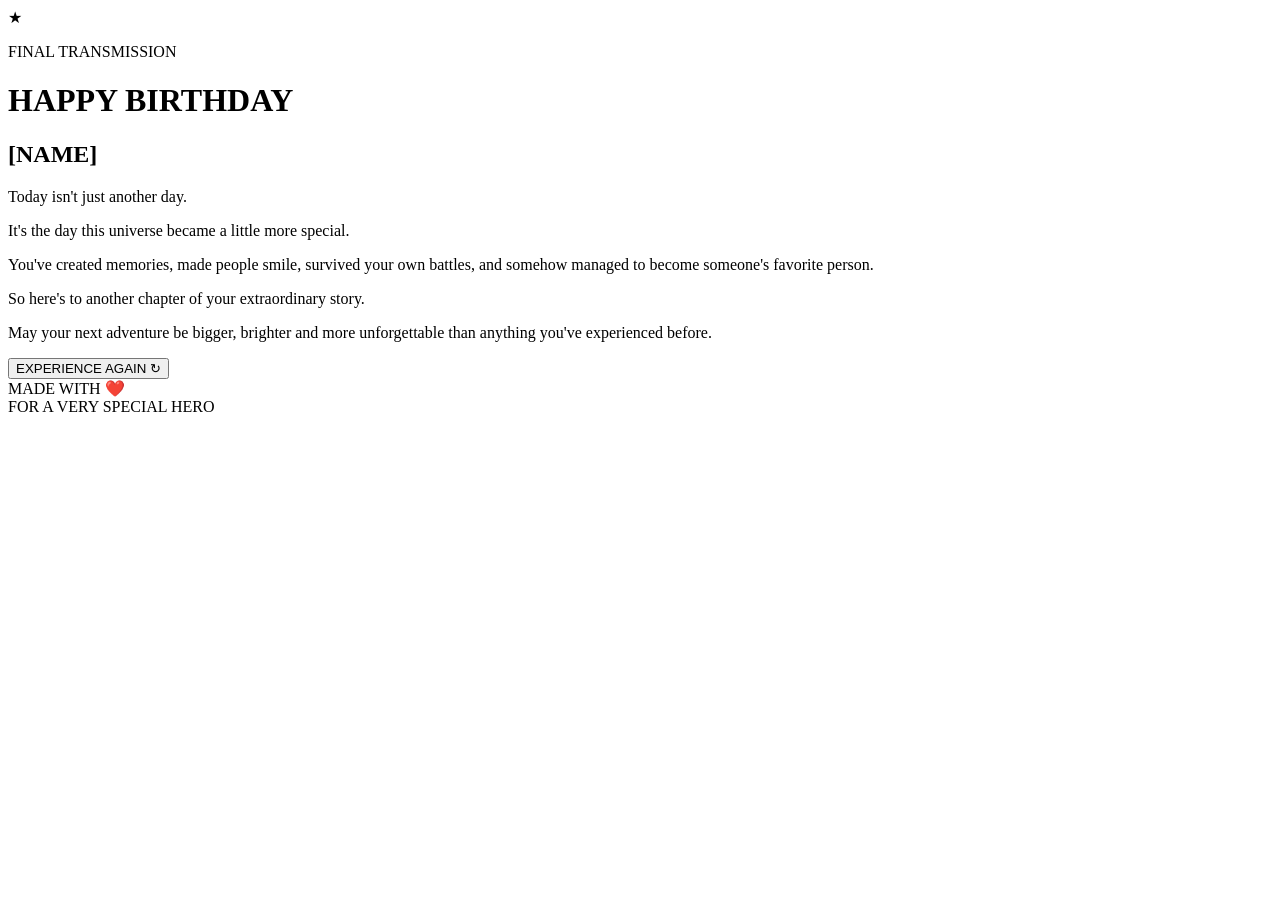
==== birthday.html @ a8d58053 "Create birthday.html" ====
<!DOCTYPE html>
<html lang="en">

<head>

    <meta charset="UTF-8">

    <meta name="viewport"
          content="width=device-width, initial-scale=1.0">

    <title>Happy Birthday Hero</title>

    <link rel="stylesheet" href="css/style.css">

    <link rel="preconnect"
          href="https://fonts.googleapis.com">

    <link rel="preconnect"
          href="https://fonts.gstatic.com"
          crossorigin>

    <link href="https://fonts.googleapis.com/css2?family=Orbitron:wght@400;500;600;700;800;900&display=swap"
          rel="stylesheet">

</head>


<body class="birthday-page">

    <div id="stars"></div>

    <div class="confetti-container"></div>


    <main class="birthday-container">

        <div class="birthday-core">

            <div class="core-glow"></div>

            <div class="core-symbol">
                ★
            </div>

        </div>


        <p class="final-label">
            FINAL TRANSMISSION
        </p>


        <h1 class="birthday-title">

            HAPPY

            <span>BIRTHDAY</span>

        </h1>


        <h2 class="birthday-name">
            [NAME]
        </h2>


        <div class="message-box">

            <p>
                Today isn't just another day.
            </p>

            <p>
                It's the day this universe
                became a little more special.
            </p>

            <p>
                You've created memories,
                made people smile,
                survived your own battles,
                and somehow managed to become
                someone's favorite person.
            </p>

            <p class="highlight">
                So here's to another chapter
                of your extraordinary story.
            </p>

            <p>
                May your next adventure be bigger,
                brighter and more unforgettable
                than anything you've experienced before.
            </p>

        </div>


        <button class="hero-button restart-button"
                onclick="restartExperience()">

            EXPERIENCE AGAIN

            <span>↻</span>

        </button>


        <div class="final-credit">

            MADE WITH ❤️
            <br>
            FOR A VERY SPECIAL HERO

        </div>

    </main>


    <script src="js/script.js"></script>

</body>
</html>
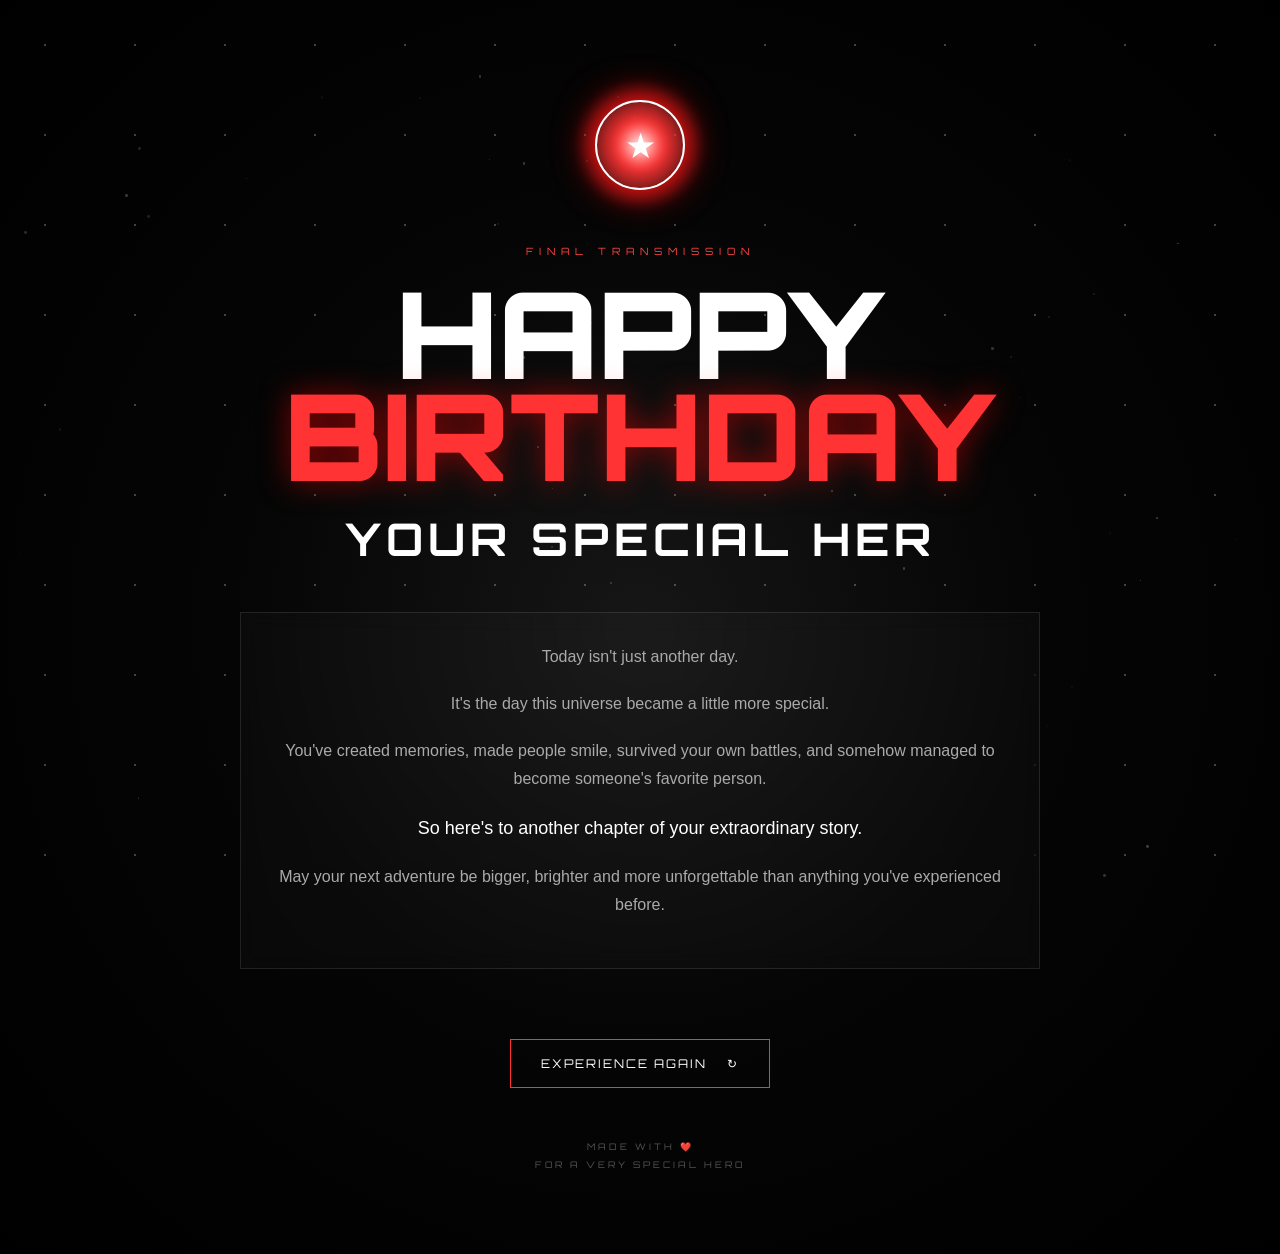
==== commit 47ee7ee7: "Update birthday.html" ====
--- a/birthday.html
+++ b/birthday.html
@@ -10,7 +10,7 @@
 
     <title>Happy Birthday Hero</title>
 
-    <link rel="stylesheet" href="css/style.css">
+    <link rel="stylesheet" href="style.css">
 
     <link rel="preconnect"
           href="https://fonts.googleapis.com">
@@ -118,7 +118,7 @@
     </main>
 
 
-    <script src="js/script.js"></script>
+    <script src="script.js"></script>
 
 </body>
 </html>
--- a/style.css
+++ b/style.css
@@ -0,0 +1,1220 @@
+* {
+    margin: 0;
+    padding: 0;
+    box-sizing: border-box;
+}
+
+
+html {
+    scroll-behavior: smooth;
+}
+
+
+body {
+    min-height: 100vh;
+
+    background:
+        radial-gradient(
+            circle at center,
+            #161616 0%,
+            #050505 45%,
+            #000 100%
+        );
+
+    color: white;
+
+    font-family: "Orbitron", sans-serif;
+
+    overflow-x: hidden;
+}
+
+
+/* =========================
+   STAR FIELD
+========================= */
+
+#stars {
+    position: fixed;
+
+    inset: 0;
+
+    pointer-events: none;
+
+    z-index: 0;
+
+    background-image:
+        radial-gradient(
+            white 1px,
+            transparent 1px
+        );
+
+    background-size: 90px 90px;
+
+    opacity: 0.25;
+
+    animation: starMove 30s linear infinite;
+}
+
+
+@keyframes starMove {
+
+    from {
+        background-position:
+            0 0;
+    }
+
+    to {
+        background-position:
+            500px 500px;
+    }
+
+}
+
+
+/* =========================
+   COSMIC GLOW
+========================= */
+
+.cosmic-glow {
+
+    position: fixed;
+
+    width: 700px;
+    height: 700px;
+
+    left: 50%;
+    top: 50%;
+
+    transform:
+        translate(-50%, -50%);
+
+    border-radius: 50%;
+
+    background:
+        radial-gradient(
+            circle,
+            rgba(255, 40, 40, 0.15),
+            transparent 65%
+        );
+
+    filter: blur(30px);
+
+    animation: pulseGlow 4s ease-in-out infinite;
+
+}
+
+
+@keyframes pulseGlow {
+
+    0%,
+    100% {
+        transform:
+            translate(-50%, -50%)
+            scale(0.9);
+    }
+
+    50% {
+        transform:
+            translate(-50%, -50%)
+            scale(1.15);
+    }
+
+}
+
+
+/* =========================
+   INTRO PAGE
+========================= */
+
+.intro-page {
+
+    display: flex;
+
+    align-items: center;
+
+    justify-content: center;
+
+    text-align: center;
+
+}
+
+
+.intro-container {
+
+    position: relative;
+
+    z-index: 5;
+
+    width: min(900px, 90%);
+
+    padding: 50px 20px;
+
+}
+
+
+.small-title {
+
+    font-size: 11px;
+
+    letter-spacing: 6px;
+
+    opacity: 0.65;
+
+    margin-bottom: 25px;
+
+    animation: fadeIn 2s ease forwards;
+
+}
+
+
+.intro-container h1 {
+
+    font-size:
+        clamp(40px, 8vw, 100px);
+
+    line-height: 0.95;
+
+    font-weight: 900;
+
+    letter-spacing: -3px;
+
+    text-shadow:
+        0 0 20px rgba(255, 255, 255, 0.15);
+
+    animation:
+        cinematicTitle 1.5s ease forwards;
+
+}
+
+
+.intro-container h1 span {
+
+    display: block;
+
+    color: #ff3333;
+
+    text-shadow:
+        0 0 10px #ff3333,
+        0 0 30px rgba(255, 0, 0, 0.5);
+
+}
+
+
+.intro-text {
+
+    margin: 35px auto;
+
+    max-width: 550px;
+
+    font-family: Arial, sans-serif;
+
+    font-size: 17px;
+
+    line-height: 1.7;
+
+    color: #aaa;
+
+}
+
+
+.hero-button {
+
+    position: relative;
+
+    margin-top: 25px;
+
+    padding: 16px 30px;
+
+    background: transparent;
+
+    color: white;
+
+    border: 1px solid #ff3333;
+
+    font-family: "Orbitron", sans-serif;
+
+    font-size: 12px;
+
+    letter-spacing: 2px;
+
+    cursor: pointer;
+
+    overflow: hidden;
+
+    transition: 0.4s;
+
+}
+
+
+.hero-button::before {
+
+    content: "";
+
+    position: absolute;
+
+    inset: 0;
+
+    background: #ff3333;
+
+    transform:
+        translateX(-101%);
+
+    transition: 0.4s;
+
+    z-index: -1;
+
+}
+
+
+.hero-button:hover::before {
+
+    transform:
+        translateX(0);
+
+}
+
+
+.hero-button:hover {
+
+    box-shadow:
+        0 0 30px rgba(255, 0, 0, 0.5);
+
+    transform:
+        translateY(-3px);
+
+}
+
+
+.hero-button span {
+
+    margin-left: 15px;
+
+}
+
+
+/* =========================
+   ENERGY CORE
+========================= */
+
+.core {
+
+    position: relative;
+
+    width: 100px;
+    height: 100px;
+
+    margin:
+        0 auto 40px;
+
+    border-radius: 50%;
+
+    display: flex;
+
+    align-items: center;
+
+    justify-content: center;
+
+    background:
+        radial-gradient(
+            circle,
+            white 0%,
+            #7ee8ff 15%,
+            #008cff 35%,
+            transparent 70%
+        );
+
+    box-shadow:
+        0 0 25px #008cff,
+        0 0 70px #008cff,
+        0 0 120px rgba(0, 140, 255, 0.5);
+
+    animation:
+        corePulse 2s infinite ease-in-out;
+
+}
+
+
+.core-inner {
+
+    width: 35px;
+
+    height: 35px;
+
+    border-radius: 50%;
+
+    background: white;
+
+    box-shadow:
+        0 0 30px white;
+
+}
+
+
+@keyframes corePulse {
+
+    0%,
+    100% {
+        transform: scale(1);
+    }
+
+    50% {
+        transform: scale(1.15);
+    }
+
+}
+
+
+/* =========================
+   ENERGY RINGS
+========================= */
+
+.energy-ring {
+
+    position: absolute;
+
+    left: 50%;
+    top: 125px;
+
+    width: 150px;
+    height: 150px;
+
+    border: 1px solid rgba(0, 160, 255, 0.5);
+
+    border-radius: 50%;
+
+    transform:
+        translate(-50%, -50%);
+
+}
+
+
+.ring-one {
+
+    animation:
+        rotateRing 8s linear infinite;
+
+}
+
+
+.ring-two {
+
+    width: 190px;
+    height: 190px;
+
+    border-color:
+        rgba(255, 50, 50, 0.4);
+
+    animation:
+        rotateRingReverse 10s linear infinite;
+
+}
+
+
+.ring-three {
+
+    width: 240px;
+    height: 240px;
+
+    border-color:
+        rgba(255,255,255,0.15);
+
+    animation:
+        rotateRing 15s linear infinite;
+
+}
+
+
+@keyframes rotateRing {
+
+    from {
+        transform:
+            translate(-50%, -50%)
+            rotate(0deg);
+    }
+
+    to {
+        transform:
+            translate(-50%, -50%)
+            rotate(360deg);
+    }
+
+}
+
+
+@keyframes rotateRingReverse {
+
+    from {
+        transform:
+            translate(-50%, -50%)
+            rotate(360deg);
+    }
+
+    to {
+        transform:
+            translate(-50%, -50%)
+            rotate(0deg);
+    }
+
+}
+
+
+/* =========================
+   HERO PAGE
+========================= */
+
+.hero-page {
+
+    padding-bottom: 100px;
+
+}
+
+
+.top-bar {
+
+    position: relative;
+
+    z-index: 10;
+
+    display: flex;
+
+    justify-content: space-between;
+
+    padding: 25px 6%;
+
+    border-bottom:
+        1px solid rgba(255,255,255,0.08);
+
+    font-size: 11px;
+
+    letter-spacing: 2px;
+
+}
+
+
+.status {
+
+    color: #45ff9a;
+
+}
+
+
+.hero-section {
+
+    position: relative;
+
+    z-index: 5;
+
+    max-width: 1200px;
+
+    margin: auto;
+
+    padding: 80px 30px;
+
+}
+
+
+.hero-heading {
+
+    margin-bottom: 60px;
+
+}
+
+
+.classified {
+
+    color: #ff3333;
+
+    font-size: 11px;
+
+    letter-spacing: 5px;
+
+}
+
+
+.hero-heading h1 {
+
+    margin-top: 15px;
+
+    font-size:
+        clamp(45px, 7vw, 85px);
+
+    line-height: 0.9;
+
+}
+
+
+.hero-heading h1 span {
+
+    display: block;
+
+    color: transparent;
+
+    -webkit-text-stroke:
+        1px rgba(255,255,255,0.5);
+
+}
+
+
+.heading-line {
+
+    width: 120px;
+
+    height: 3px;
+
+    margin-top: 25px;
+
+    background: #ff3333;
+
+    box-shadow:
+        0 0 20px red;
+
+}
+
+
+/* =========================
+   HERO CARD
+========================= */
+
+.hero-card {
+
+    display: grid;
+
+    grid-template-columns:
+        0.8fr 1.2fr;
+
+    gap: 70px;
+
+    align-items: center;
+
+}
+
+
+.hero-photo-container {
+
+    position: relative;
+
+    height: 500px;
+
+}
+
+
+.hero-photo {
+
+    position: absolute;
+
+    inset: 30px;
+
+    overflow: hidden;
+
+    border:
+        1px solid rgba(255,255,255,0.25);
+
+    background: #111;
+
+}
+
+
+.hero-photo img {
+
+    width: 100%;
+
+    height: 100%;
+
+    object-fit: cover;
+
+    filter:
+        grayscale(100%)
+        contrast(1.2);
+
+    transition: 1s;
+
+}
+
+
+.hero-photo:hover img {
+
+    filter:
+        grayscale(0%)
+        contrast(1);
+
+    transform: scale(1.05);
+
+}
+
+
+.photo-overlay {
+
+    position: absolute;
+
+    inset: 0;
+
+    background:
+        linear-gradient(
+            180deg,
+            transparent 50%,
+            rgba(0,0,0,0.8)
+        );
+
+}
+
+
+.photo-ring {
+
+    position: absolute;
+
+    inset: 0;
+
+    border:
+        1px solid rgba(255, 50, 50, 0.5);
+
+    animation:
+        rotateRing 12s linear infinite;
+
+}
+
+
+.target {
+
+    position: absolute;
+
+    bottom: 10px;
+
+    left: 50%;
+
+    transform:
+        translateX(-50%);
+
+    padding: 8px 15px;
+
+    background: #ff3333;
+
+    font-size: 9px;
+
+    letter-spacing: 2px;
+
+}
+
+
+/* =========================
+   HERO INFORMATION
+========================= */
+
+.label {
+
+    font-size: 10px;
+
+    letter-spacing: 4px;
+
+    color: #888;
+
+}
+
+
+.hero-info h2 {
+
+    margin:
+        10px 0 20px;
+
+    font-size:
+        clamp(35px, 5vw, 65px);
+
+    color: #ff3333;
+
+    text-shadow:
+        0 0 20px rgba(255,0,0,0.4);
+
+}
+
+
+.hero-description {
+
+    max-width: 600px;
+
+    font-family: Arial, sans-serif;
+
+    line-height: 1.8;
+
+    color: #aaa;
+
+    margin-bottom: 30px;
+
+}
+
+
+.power-grid {
+
+    display: grid;
+
+    grid-template-columns:
+        1fr 1fr;
+
+    gap: 12px;
+
+}
+
+
+.power-card {
+
+    padding: 20px;
+
+    background:
+        rgba(255,255,255,0.025);
+
+    border:
+        1px solid rgba(255,255,255,0.08);
+
+    transition: 0.4s;
+
+}
+
+
+.power-card:hover {
+
+    border-color:
+        rgba(255,50,50,0.6);
+
+    transform:
+        translateY(-5px);
+
+    box-shadow:
+        0 10px 40px rgba(255,0,0,0.1);
+
+}
+
+
+.power-card span {
+
+    color: #ff3333;
+
+    font-size: 10px;
+
+}
+
+
+.power-card h3 {
+
+    margin:
+        10px 0;
+
+    font-size: 14px;
+
+}
+
+
+.power-card p {
+
+    font-family: Arial, sans-serif;
+
+    color: #777;
+
+    font-size: 13px;
+
+    line-height: 1.5;
+
+}
+
+
+/* =========================
+   BIRTHDAY PAGE
+========================= */
+
+.birthday-page {
+
+    display: flex;
+
+    justify-content: center;
+
+    align-items: center;
+
+    text-align: center;
+
+    padding: 80px 20px;
+
+}
+
+
+.birthday-container {
+
+    position: relative;
+
+    z-index: 5;
+
+    max-width: 800px;
+
+}
+
+
+.birthday-core {
+
+    position: relative;
+
+    width: 130px;
+
+    height: 130px;
+
+    margin: auto;
+
+}
+
+
+.core-glow {
+
+    position: absolute;
+
+    inset: 0;
+
+    border-radius: 50%;
+
+    background:
+        radial-gradient(
+            circle,
+            white,
+            #ff3333 25%,
+            transparent 70%
+        );
+
+    filter: blur(5px);
+
+    animation:
+        corePulse 1.5s infinite;
+
+}
+
+
+.core-symbol {
+
+    position: absolute;
+
+    inset: 20px;
+
+    display: flex;
+
+    align-items: center;
+
+    justify-content: center;
+
+    border-radius: 50%;
+
+    border:
+        2px solid white;
+
+    font-size: 35px;
+
+    box-shadow:
+        0 0 40px red;
+
+}
+
+
+.final-label {
+
+    margin-top: 35px;
+
+    font-size: 10px;
+
+    letter-spacing: 6px;
+
+    color: #ff4444;
+
+}
+
+
+.birthday-title {
+
+    margin-top: 25px;
+
+    font-size:
+        clamp(55px, 12vw, 120px);
+
+    line-height: 0.85;
+
+    font-weight: 900;
+
+}
+
+
+.birthday-title span {
+
+    display: block;
+
+    color: #ff3333;
+
+    text-shadow:
+        0 0 30px rgba(255,0,0,0.5);
+
+}
+
+
+.birthday-name {
+
+    margin-top: 25px;
+
+    font-size:
+        clamp(22px, 5vw, 45px);
+
+    letter-spacing: 5px;
+
+}
+
+
+.message-box {
+
+    margin:
+        45px auto;
+
+    padding: 30px;
+
+    border:
+        1px solid rgba(255,255,255,0.1);
+
+    background:
+        rgba(255,255,255,0.025);
+
+    backdrop-filter: blur(10px);
+
+}
+
+
+.message-box p {
+
+    font-family: Arial, sans-serif;
+
+    color: #aaa;
+
+    line-height: 1.8;
+
+    margin-bottom: 18px;
+
+}
+
+
+.message-box .highlight {
+
+    color: white;
+
+    font-size: 18px;
+
+}
+
+
+.final-credit {
+
+    margin-top: 50px;
+
+    color: #555;
+
+    font-size: 9px;
+
+    letter-spacing: 3px;
+
+    line-height: 2;
+
+}
+
+
+/* =========================
+   CONFETTI
+========================= */
+
+.confetti {
+
+    position: fixed;
+
+    top: -20px;
+
+    width: 7px;
+
+    height: 15px;
+
+    background: white;
+
+    animation:
+        fall linear forwards;
+
+    z-index: 20;
+
+}
+
+
+@keyframes fall {
+
+    to {
+
+        transform:
+            translateY(110vh)
+            rotate(720deg);
+
+        opacity: 0;
+
+    }
+
+}
+
+
+/* =========================
+   ANIMATIONS
+========================= */
+
+@keyframes fadeIn {
+
+    from {
+        opacity: 0;
+    }
+
+    to {
+        opacity: 1;
+    }
+
+}
+
+
+@keyframes cinematicTitle {
+
+    from {
+
+        opacity: 0;
+
+        transform:
+            scale(0.7)
+            translateY(40px);
+
+        filter: blur(10px);
+
+    }
+
+    to {
+
+        opacity: 1;
+
+        transform:
+            scale(1)
+            translateY(0);
+
+        filter: blur(0);
+
+    }
+
+}
+
+
+/* =========================
+   SCAN LINE
+========================= */
+
+.scan-line {
+
+    position: fixed;
+
+    left: 0;
+
+    top: -10%;
+
+    width: 100%;
+
+    height: 2px;
+
+    background:
+        rgba(255,255,255,0.2);
+
+    box-shadow:
+        0 0 20px white;
+
+    animation:
+        scan 6s linear infinite;
+
+    pointer-events: none;
+
+}
+
+
+@keyframes scan {
+
+    from {
+        top: -10%;
+    }
+
+    to {
+        top: 110%;
+    }
+
+}
+
+
+/* =========================
+   MOBILE
+========================= */
+
+@media(max-width: 800px) {
+
+    .hero-card {
+
+        grid-template-columns:
+            1fr;
+
+        gap: 40px;
+
+    }
+
+
+    .hero-photo-container {
+
+        height: 420px;
+
+    }
+
+
+    .power-grid {
+
+        grid-template-columns:
+            1fr;
+
+    }
+
+
+    .top-bar {
+
+        padding:
+            20px;
+
+    }
+
+
+    .system-name {
+
+        font-size: 9px;
+
+    }
+
+
+    .status {
+
+        font-size: 8px;
+
+    }
+
+}
+
+
+@media(max-width: 500px) {
+
+    .intro-container h1 {
+
+        letter-spacing: -1px;
+
+    }
+
+
+    .message-box {
+
+        padding: 20px;
+
+    }
+
+
+    .birthday-title {
+
+        font-size: 55px;
+
+    }
+
+}
